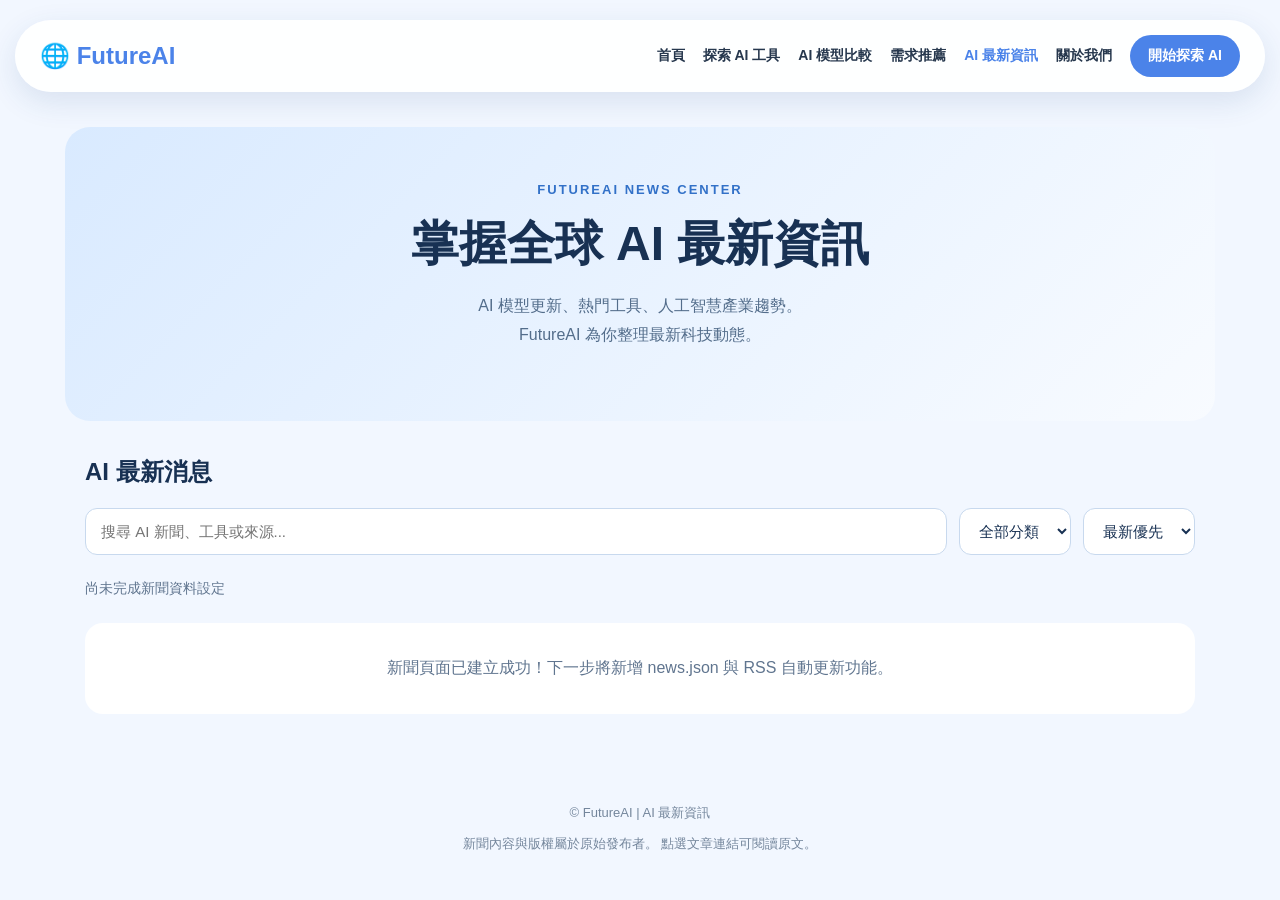
==== news.html @ d06d1839 "Create news.html" ====
<!DOCTYPE html>
<html lang="zh-Hant">
<head>
  <meta charset="UTF-8">
  <meta name="viewport"
        content="width=device-width, initial-scale=1.0">
  <title>AI 最新資訊 | FutureAI</title>

  <style>
    * { box-sizing: border-box; }

    body {
      margin: 0;
      font-family: Arial, "Microsoft JhengHei", sans-serif;
      background: #f2f7ff;
      color: #183153;
    }

    a { text-decoration: none; }

    /* FutureAI 統一導覽列 */
    .futureai-nav {
      max-width: 1250px;
      margin: 20px auto;
      padding: 15px 25px;
      background: rgba(255,255,255,0.96);
      border-radius: 45px;
      box-shadow: 0 10px 30px rgba(30,70,130,0.12);
      display: flex;
      align-items: center;
      justify-content: space-between;
      gap: 20px;
    }

    .futureai-logo {
      font-size: 24px;
      font-weight: bold;
      color: #4b83e9;
      white-space: nowrap;
    }

    .futureai-links {
      display: flex;
      align-items: center;
      gap: 18px;
      flex-wrap: wrap;
    }

    .futureai-links a {
      font-size: 14px;
      font-weight: bold;
      color: #26374d;
    }

    .futureai-links a:hover,
    .futureai-links a.active {
      color: #4b83e9;
    }

    .futureai-links .futureai-cta {
      background: #4b83e9;
      color: white;
      padding: 12px 18px;
      border-radius: 30px;
    }

    /* 頁面標題 */
    .hero {
      max-width: 1150px;
      margin: 35px auto;
      padding: 55px 30px;
      border-radius: 25px;
      text-align: center;
      background: linear-gradient(
        135deg, #d9eaff, #f8fbff
      );
    }

    .hero h1 {
      font-size: clamp(30px, 5vw, 48px);
      margin: 15px 0;
    }

    .hero p {
      color: #536d8b;
      line-height: 1.8;
    }

    .hero-tag {
      color: #3271c8;
      font-size: 13px;
      font-weight: bold;
      letter-spacing: 2px;
    }

    /* 內容 */
    main {
      max-width: 1150px;
      margin: auto;
      padding: 0 20px 60px;
    }

    .controls {
      display: flex;
      flex-wrap: wrap;
      gap: 12px;
      margin-bottom: 25px;
    }

    .controls input,
    .controls select {
      padding: 13px 15px;
      border: 1px solid #c8d9ee;
      border-radius: 12px;
      font-size: 15px;
      background: white;
      color: #183153;
    }

    .controls input {
      flex: 1;
      min-width: 200px;
    }

    .status {
      margin: 15px 0 25px;
      color: #60758f;
      font-size: 14px;
    }

    .news-grid {
      display: grid;
      grid-template-columns:
        repeat(auto-fit, minmax(280px, 1fr));
      gap: 20px;
    }

    .news-card {
      background: white;
      border-radius: 18px;
      padding: 25px;
      box-shadow: 0 5px 20px rgba(25,70,130,0.08);
      transition: transform 0.2s;
    }

    .news-card:hover {
      transform: translateY(-4px);
    }

    .news-category {
      display: inline-block;
      background: #e6f1ff;
      color: #3271c8;
      border-radius: 20px;
      padding: 6px 12px;
      font-size: 12px;
      font-weight: bold;
    }

    .news-card h2 {
      font-size: 19px;
      line-height: 1.5;
      margin: 16px 0 10px;
    }

    .news-card p {
      color: #60758f;
      line-height: 1.7;
      font-size: 14px;
    }

    .news-meta {
      color: #74869c;
      font-size: 12px;
      margin: 15px 0;
    }

    .news-card a {
      color: #1769c2;
      font-weight: bold;
      font-size: 14px;
    }

    .message {
      background: white;
      padding: 35px;
      border-radius: 18px;
      text-align: center;
      color: #60758f;
      grid-column: 1 / -1;
    }

    footer {
      text-align: center;
      padding: 30px 20px;
      color: #74869c;
      font-size: 13px;
    }

    @media (max-width: 900px) {
      .futureai-nav {
        margin: 12px;
        border-radius: 22px;
        flex-direction: column;
      }

      .futureai-links {
        justify-content: center;
        gap: 12px;
      }

      .hero {
        margin: 20px 12px;
        padding: 35px 20px;
      }
    }
  </style>
</head>

<body>

  <!-- FutureAI 導覽列 -->
  <nav class="futureai-nav" aria-label="主要導覽">
    <a class="futureai-logo"
       href="https://futureai55.mobirisesite.com/">
      🌐 FutureAI
    </a>

    <div class="futureai-links">
      <a href="https://futureai55.mobirisesite.com/">
        首頁
      </a>

      <a href="https://futureai55.mobirisesite.com/">
        探索 AI 工具
      </a>

      <a href="./">
        AI 模型比較
      </a>

      <a href="recommend.html">
        需求推薦
      </a>

      <a class="active" href="news.html"
         aria-current="page">
        AI 最新資訊
      </a>

      <a href="https://futureai55.mobirisesite.com/">
        關於我們
      </a>

      <a class="futureai-cta"
         href="https://futureai55.mobirisesite.com/">
        開始探索 AI
      </a>
    </div>
  </nav>

  <!-- 主標題 -->
  <section class="hero">
    <div class="hero-tag">
      FUTUREAI NEWS CENTER
    </div>
    <h1>掌握全球 AI 最新資訊</h1>
    <p>
      AI 模型更新、熱門工具、人工智慧產業趨勢。
      <br>
      FutureAI 為你整理最新科技動態。
    </p>
  </section>

  <main>
    <h2>AI 最新消息</h2>

    <div class="controls">
      <input
        id="search"
        type="search"
        placeholder="搜尋 AI 新聞、工具或來源..."
        aria-label="搜尋新聞">

      <select id="category"
              aria-label="新聞分類">
        <option value="all">全部分類</option>
        <option value="模型更新">模型更新</option>
        <option value="AI 工具">AI 工具</option>
        <option value="產業趨勢">產業趨勢</option>
        <option value="其他">其他</option>
      </select>

      <select id="sort" aria-label="排序方式">
        <option value="newest">最新優先</option>
        <option value="oldest">最舊優先</option>
      </select>
    </div>

    <div class="status" id="status"
         role="status" aria-live="polite">
      正在讀取新聞資料...
    </div>

    <div class="news-grid" id="newsGrid">
      <div class="message">
        新聞資料載入中...
      </div>
    </div>
  </main>

  <footer>
    © FutureAI | AI 最新資訊
    <p>
      新聞內容與版權屬於原始發布者。
      點選文章連結可閱讀原文。
    </p>
  </footer>

  <script>
    let allNews = [];

    const grid = document.getElementById("newsGrid");
    const status = document.getElementById("status");
    const search = document.getElementById("search");
    const category = document.getElementById("category");
    const sort = document.getElementById("sort");

    function showMessage(message) {
      grid.replaceChildren();
      const box = document.createElement("div");
      box.className = "message";
      box.textContent = message;
      grid.appendChild(box);
    }

    function renderNews() {
      const keyword = search.value.trim().toLowerCase();
      const selectedCategory = category.value;

      const filtered = allNews.filter(item => {
        const searchable = [
          item.title,
          item.summary,
          item.source
        ].join(" ").toLowerCase();

        const matchesSearch =
          searchable.includes(keyword);

        const matchesCategory =
          selectedCategory === "all" ||
          item.category === selectedCategory;

        return matchesSearch && matchesCategory;
      });

      filtered.sort((a, b) => {
        const timeA = Date.parse(a.date) || 0;
        const timeB = Date.parse(b.date) || 0;

        return sort.value === "newest"
          ? timeB - timeA
          : timeA - timeB;
      });

      grid.replaceChildren();
      status.textContent =
        `目前顯示 ${filtered.length} 則新聞`;

      if (filtered.length === 0) {
        showMessage("目前沒有符合條件的新聞。");
        return;
      }

      filtered.forEach(item => {
        const card = document.createElement("article");
        card.className = "news-card";

        const tag = document.createElement("span");
        tag.className = "news-category";
        tag.textContent = item.category || "其他";

        const title = document.createElement("h2");
        title.textContent = item.title || "未命名新聞";

        const summary = document.createElement("p");
        summary.textContent = item.summary || "";

        const meta = document.createElement("div");
        meta.className = "news-meta";

        const date = item.date
          ? new Date(item.date).toLocaleDateString(
              "zh-TW",
              { timeZone: "Asia/Taipei" }
            )
          : "日期未提供";

        meta.textContent =
          `${item.source || "未知來源"} · ${date}`;

        const link = document.createElement("a");
        link.href = item.url || "#";
        link.textContent = "閱讀原文 →";
        link.target = "_blank";
        link.rel = "noopener noreferrer";

        card.append(tag, title, summary, meta, link);
        grid.appendChild(card);
      });
    }

    async function loadNews() {
      try {
        const response = await fetch(
          "news.json?t=" + Date.now(),
          { cache: "no-store" }
        );

        if (!response.ok) {
          throw new Error("找不到 news.json");
        }

        const data = await response.json();

        if (!Array.isArray(data)) {
          throw new Error("新聞資料格式錯誤");
        }

        allNews = data;
        renderNews();

      } catch (error) {
        status.textContent = "尚未完成新聞資料設定";
        showMessage(
          "新聞頁面已建立成功！" +
          "下一步將新增 news.json 與 RSS 自動更新功能。"
        );
        console.error(error);
      }
    }

    search.addEventListener("input", renderNews);
    category.addEventListener("change", renderNews);
    sort.addEventListener("change", renderNews);

    loadNews();
  </script>

</body>
</html>
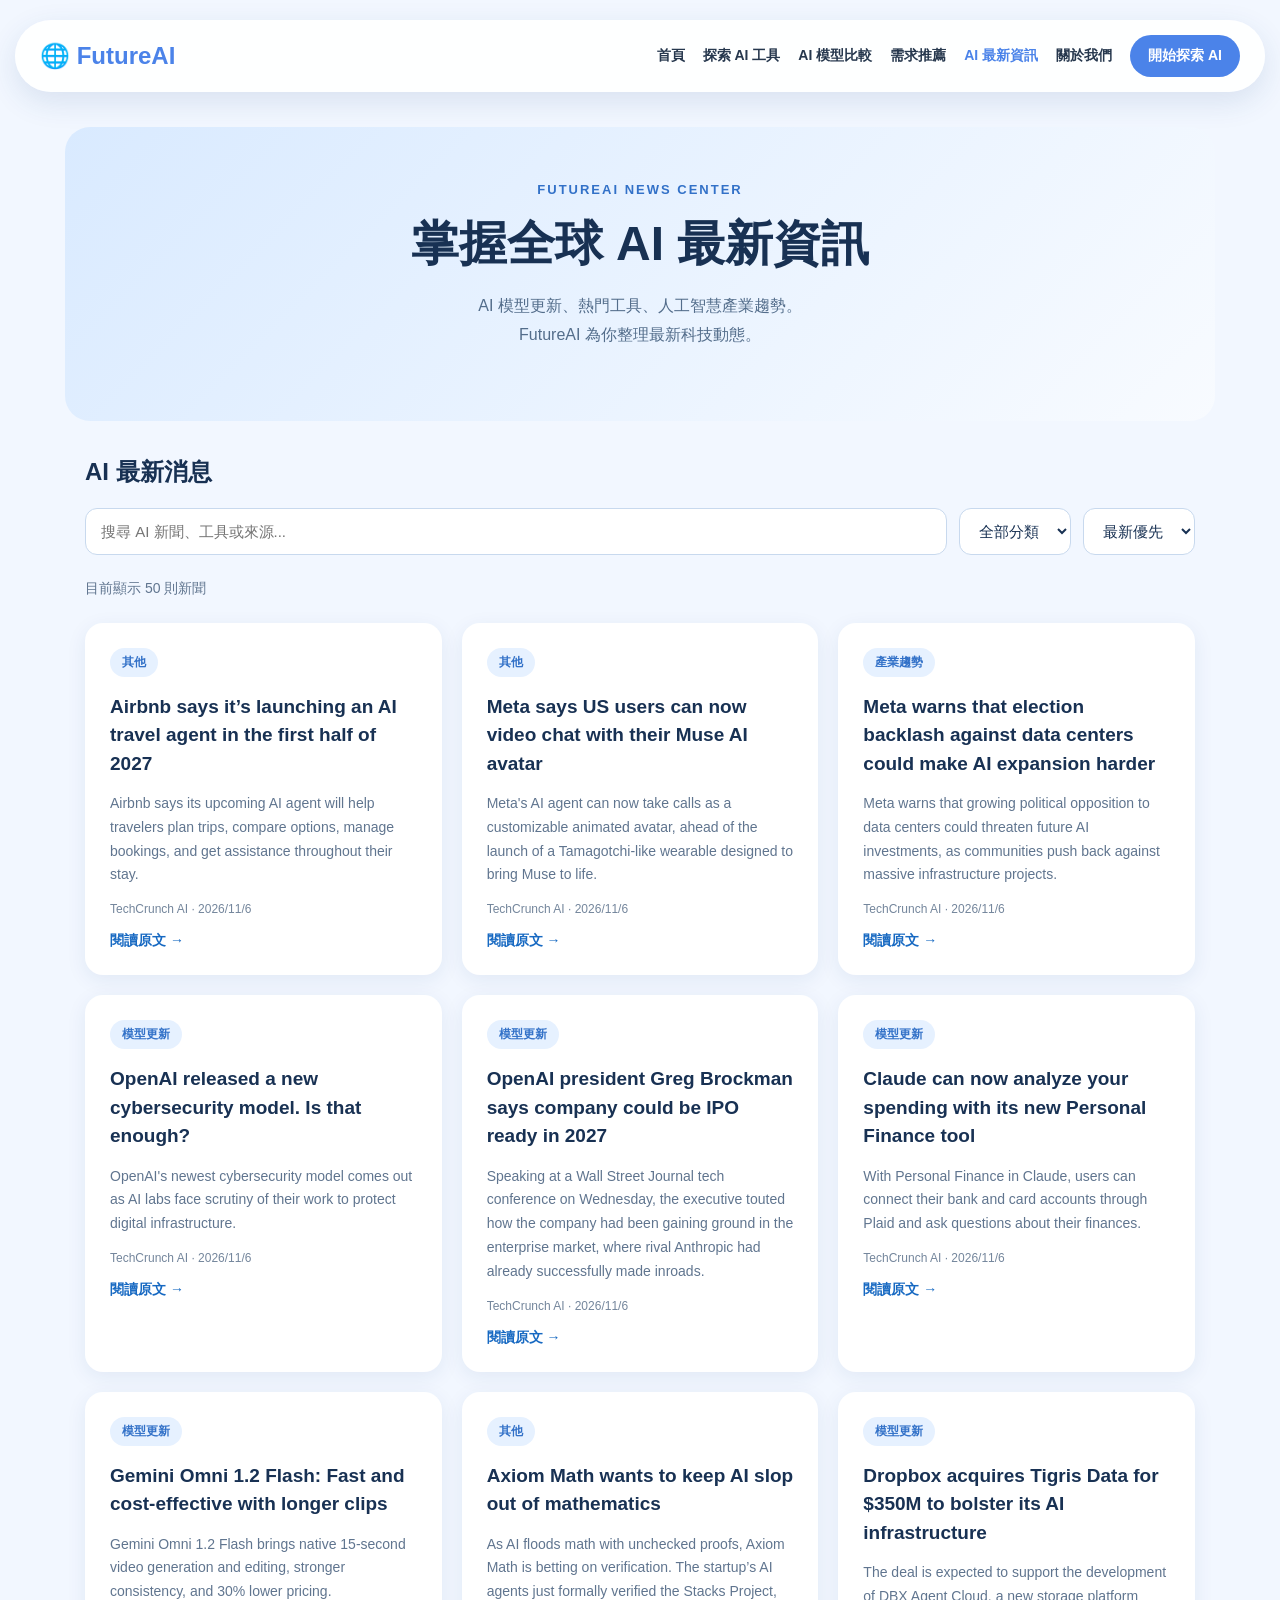
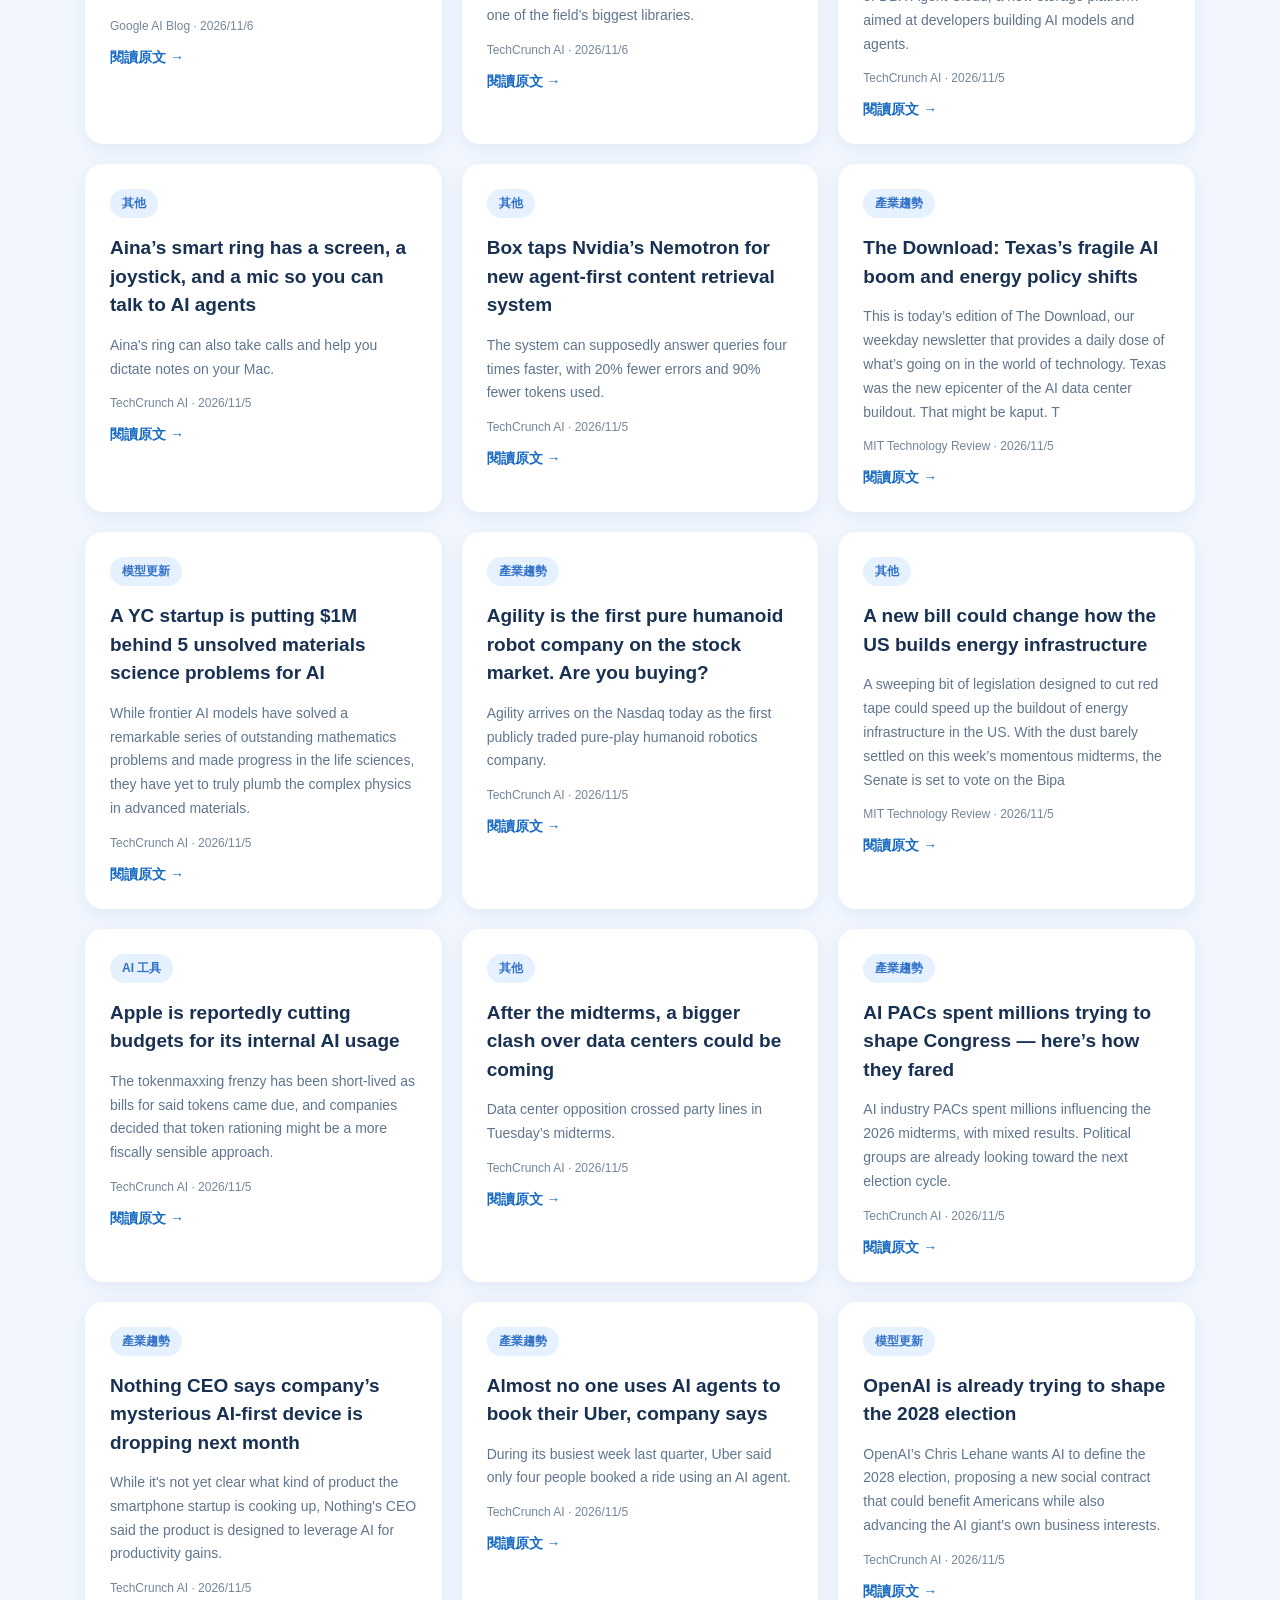
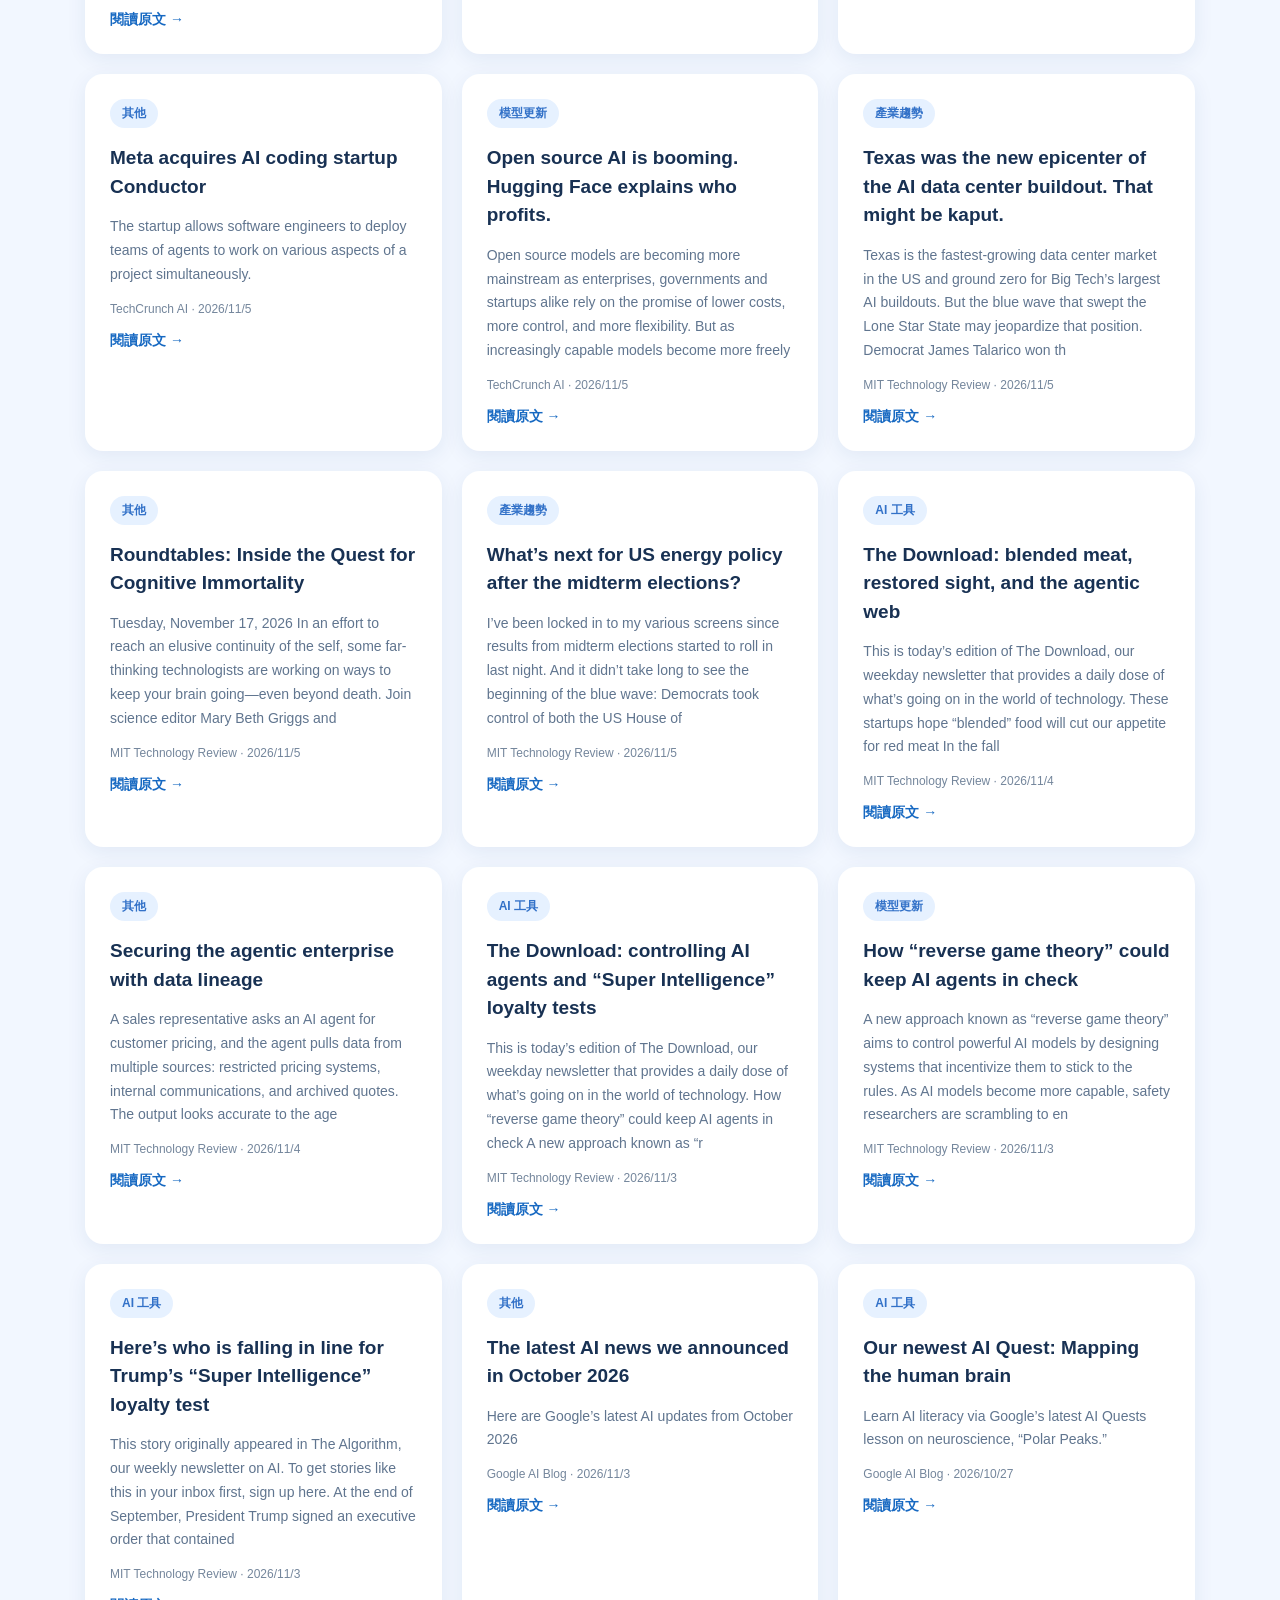
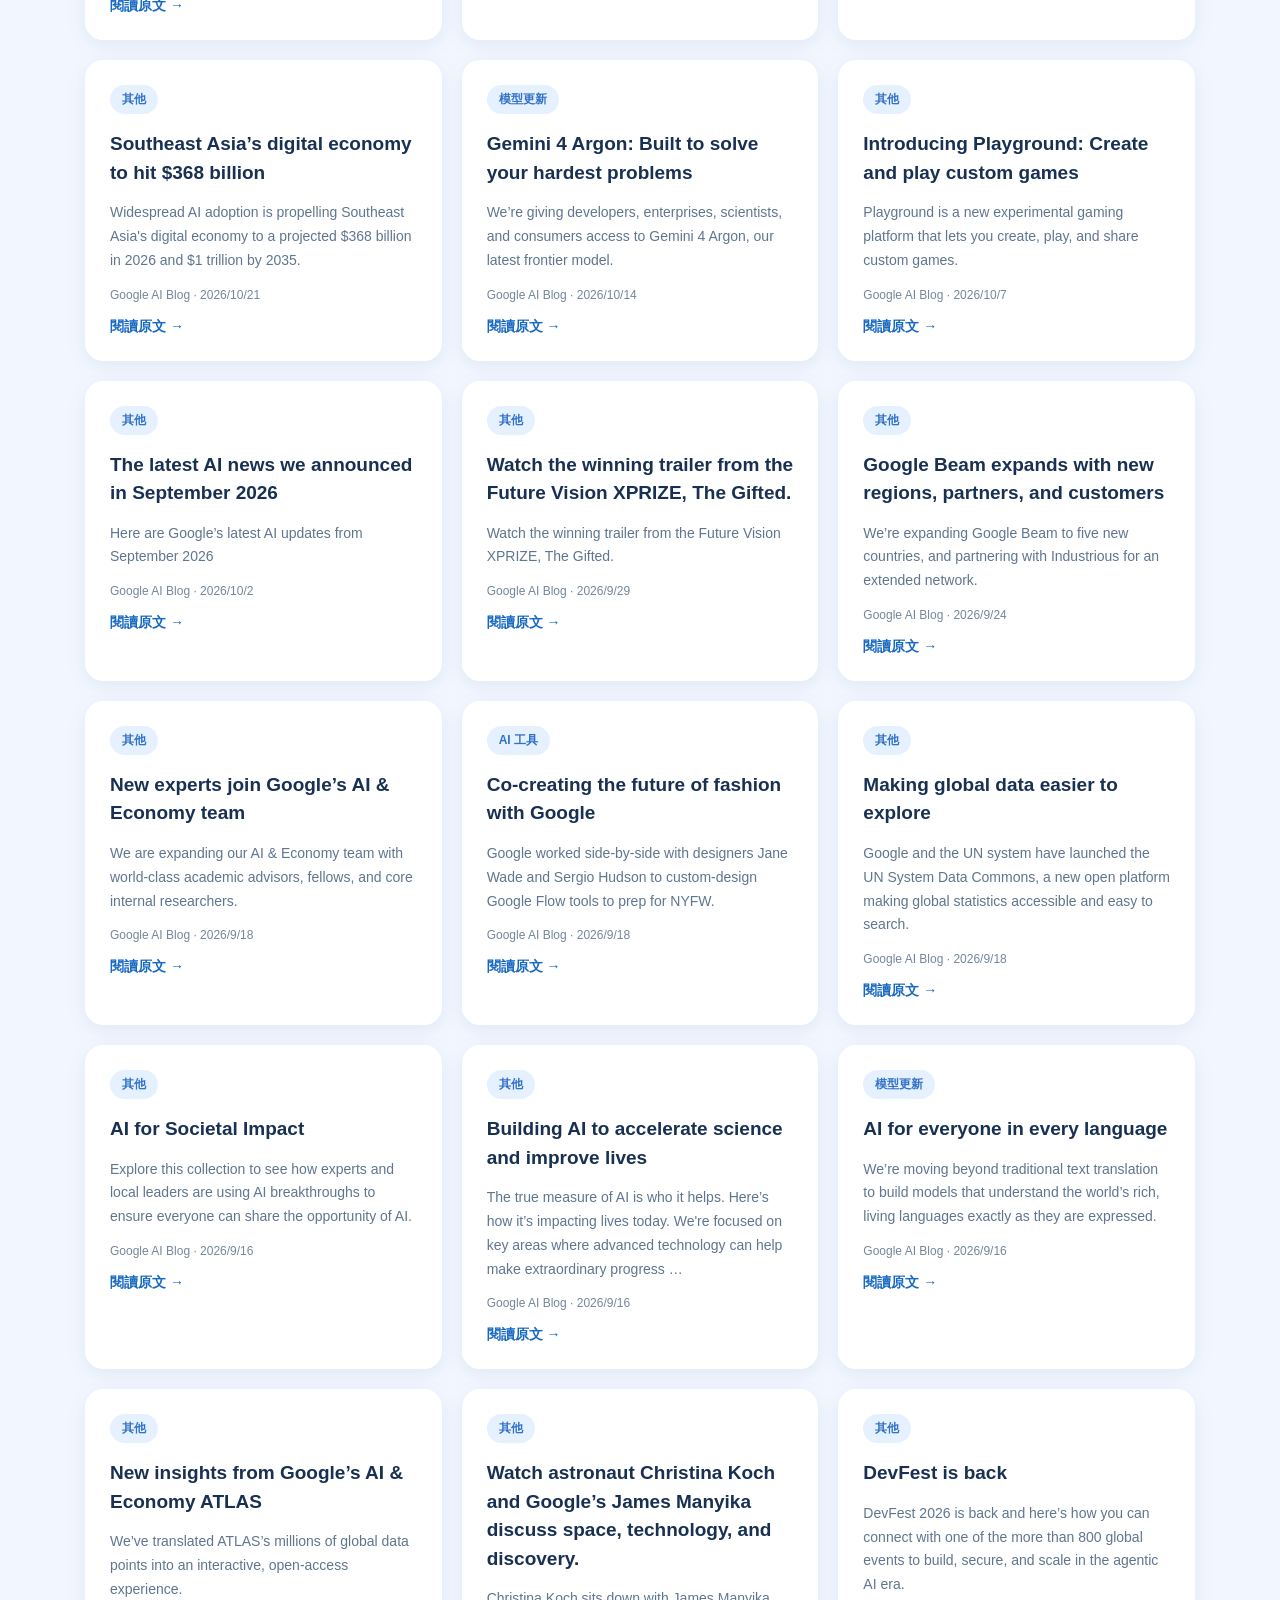
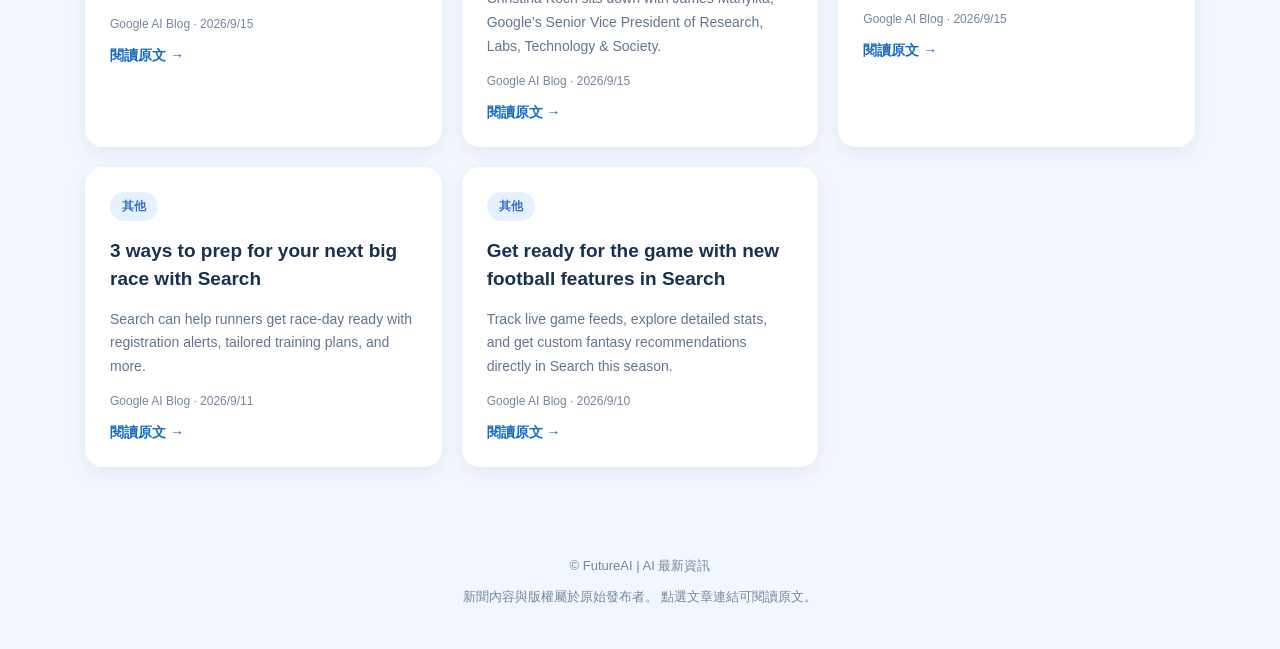
==== commit 1bfba46b: "Update link in news.html to point to page7.html" ====
--- a/news.html
+++ b/news.html
@@ -249,7 +249,7 @@
         AI 最新資訊
       </a>
 
-      <a href="https://futureai55.mobirisesite.com/">
+      <a href="https://futureai55.mobirisesite.com/page7.html">
         關於我們
       </a>
 
